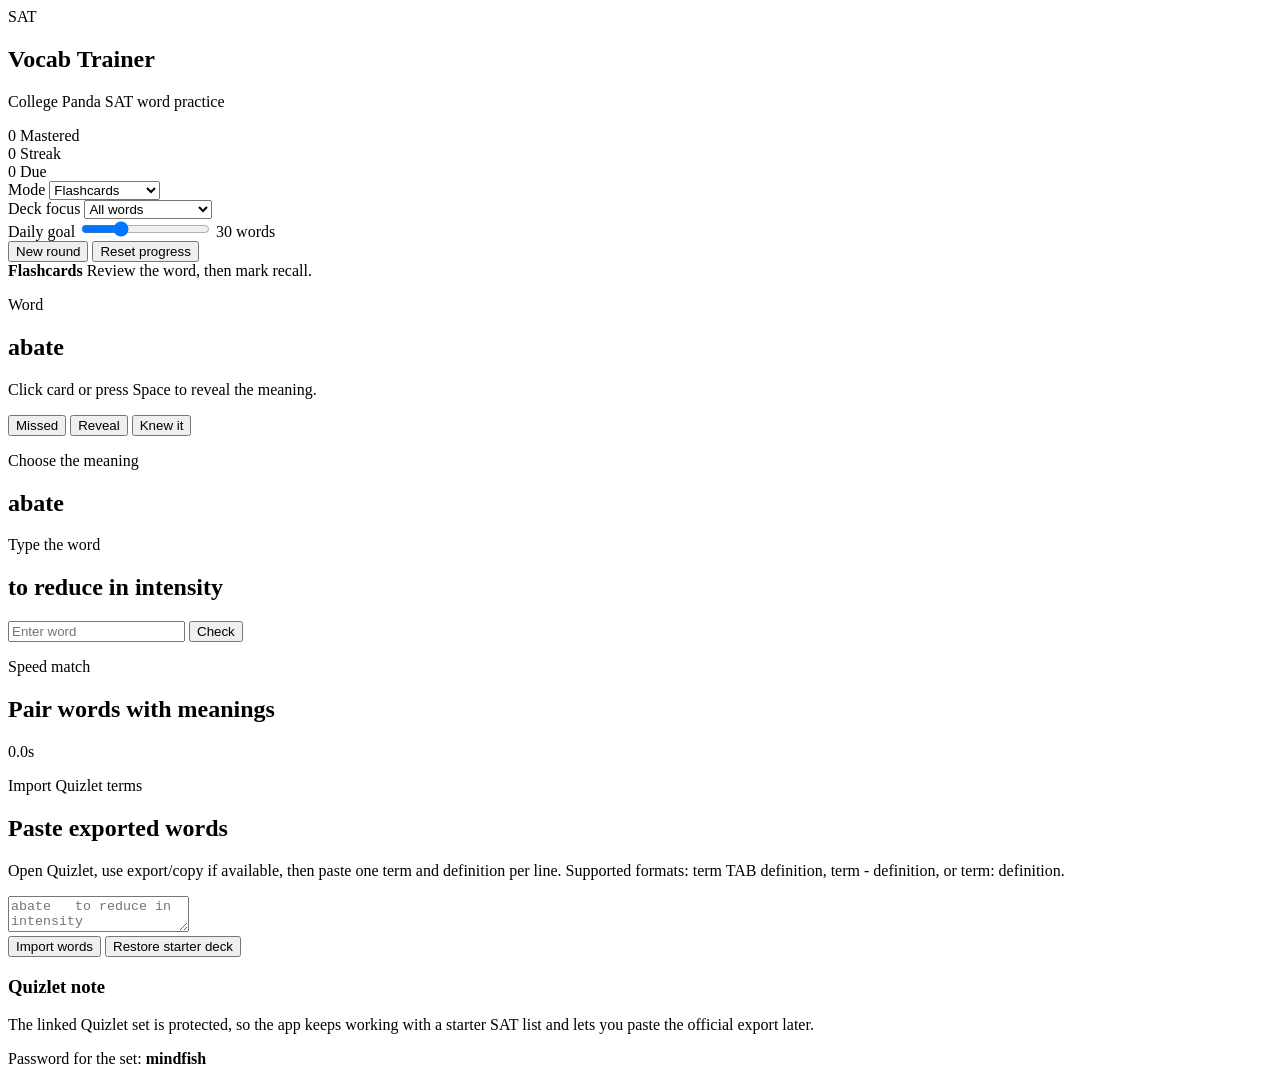
==== sat-vocab/index.html @ c464b761 "Add SAT vocab trainer index" ====
<!doctype html>
<html lang="en">
  <head>
    <meta charset="utf-8" />
    <meta name="viewport" content="width=device-width, initial-scale=1" />
    <meta name="apple-mobile-web-app-capable" content="yes" />
    <meta name="apple-mobile-web-app-title" content="SAT Vocab" />
    <meta name="apple-mobile-web-app-status-bar-style" content="default" />
    <meta name="theme-color" content="#2557a7" />
    <title>Eashan SAT Vocab Trainer</title>
    <link rel="stylesheet" href="./styles.css" />
  </head>
  <body>
    <main class="app-shell">
      <aside class="sidebar" aria-label="Study controls">
        <div class="brand">
          <div class="brand-mark" aria-hidden="true">SAT</div>
          <div>
            <h1>Vocab Trainer</h1>
            <p>College Panda SAT word practice</p>
          </div>
        </div>

        <section class="stats-grid" aria-label="Progress">
          <div>
            <span id="masteredCount">0</span>
            <label>Mastered</label>
          </div>
          <div>
            <span id="streakCount">0</span>
            <label>Streak</label>
          </div>
          <div>
            <span id="dueCount">0</span>
            <label>Due</label>
          </div>
        </section>

        <div class="controls">
          <label for="modeSelect">Mode</label>
          <select id="modeSelect">
            <option value="flash">Flashcards</option>
            <option value="quiz">Multiple choice</option>
            <option value="type">Type answer</option>
            <option value="match">Speed match</option>
            <option value="import">Import words</option>
          </select>
        </div>

        <div class="controls">
          <label for="deckFilter">Deck focus</label>
          <select id="deckFilter">
            <option value="all">All words</option>
            <option value="due">Due / weak words</option>
            <option value="new">New words</option>
            <option value="mastered">Mastered review</option>
          </select>
        </div>

        <div class="controls">
          <label for="dailyGoal">Daily goal</label>
          <input id="dailyGoal" type="range" min="10" max="80" value="30" step="5" />
          <output id="dailyGoalOut">30 words</output>
        </div>

        <div class="action-row">
          <button id="resetSessionBtn" type="button">New round</button>
          <button id="resetProgressBtn" type="button">Reset progress</button>
        </div>
      </aside>

      <section class="stage" aria-live="polite">
        <div class="progress-strip">
          <div>
            <strong id="sessionTitle">Flashcards</strong>
            <span id="sessionMeta">Review the word, then mark recall.</span>
          </div>
          <div class="meter" aria-label="Daily progress">
            <div id="goalMeter"></div>
          </div>
        </div>

        <section id="flashView" class="mode-panel">
          <div class="word-card" id="flashCard" tabindex="0" role="button" aria-label="Flip flashcard">
            <div class="card-face">
              <p class="eyebrow" id="flashTag">Word</p>
              <h2 id="flashWord">abate</h2>
              <p id="flashHint">Click card or press Space to reveal the meaning.</p>
            </div>
          </div>
          <div class="answer-row">
            <button id="forgotBtn" type="button">Missed</button>
            <button id="flipBtn" type="button">Reveal</button>
            <button id="knewBtn" type="button">Knew it</button>
          </div>
        </section>

        <section id="quizView" class="mode-panel hidden">
          <div class="prompt-line">
            <p class="eyebrow">Choose the meaning</p>
            <h2 id="quizWord">abate</h2>
          </div>
          <div id="quizChoices" class="choice-grid"></div>
          <p id="quizFeedback" class="feedback"></p>
        </section>

        <section id="typeView" class="mode-panel hidden">
          <div class="prompt-line">
            <p class="eyebrow">Type the word</p>
            <h2 id="typeDefinition">to reduce in intensity</h2>
          </div>
          <form id="typeForm" class="type-form">
            <input id="typeInput" autocomplete="off" spellcheck="false" placeholder="Enter word" />
            <button type="submit">Check</button>
          </form>
          <p id="typeFeedback" class="feedback"></p>
        </section>

        <section id="matchView" class="mode-panel hidden">
          <div class="match-head">
            <div>
              <p class="eyebrow">Speed match</p>
              <h2>Pair words with meanings</h2>
            </div>
            <div class="timer"><span id="matchTimer">0.0</span>s</div>
          </div>
          <div id="matchBoard" class="match-board"></div>
          <p id="matchFeedback" class="feedback"></p>
        </section>

        <section id="importView" class="mode-panel hidden">
          <div class="import-layout">
            <div>
              <p class="eyebrow">Import Quizlet terms</p>
              <h2>Paste exported words</h2>
              <p class="body-copy">
                Open Quizlet, use export/copy if available, then paste one term and definition per line. Supported formats:
                term TAB definition, term - definition, or term: definition.
              </p>
              <textarea id="importText" placeholder="abate	to reduce in intensity&#10;aberration - a departure from what is normal&#10;abstain: to choose not to do something"></textarea>
              <div class="answer-row">
                <button id="importBtn" type="button">Import words</button>
                <button id="restoreStarterBtn" type="button">Restore starter deck</button>
              </div>
            </div>
            <div class="import-note">
              <h3>Quizlet note</h3>
              <p>
                The linked Quizlet set is protected, so the app keeps working with a starter SAT list and lets you paste the official export later.
              </p>
              <p>
                Password for the set: <strong>mindfish</strong>
              </p>
            </div>
          </div>
        </section>
      </section>
    </main>

    <script src="./vocab-data.js"></script>
    <script src="./app.js"></script>
  </body>
</html>
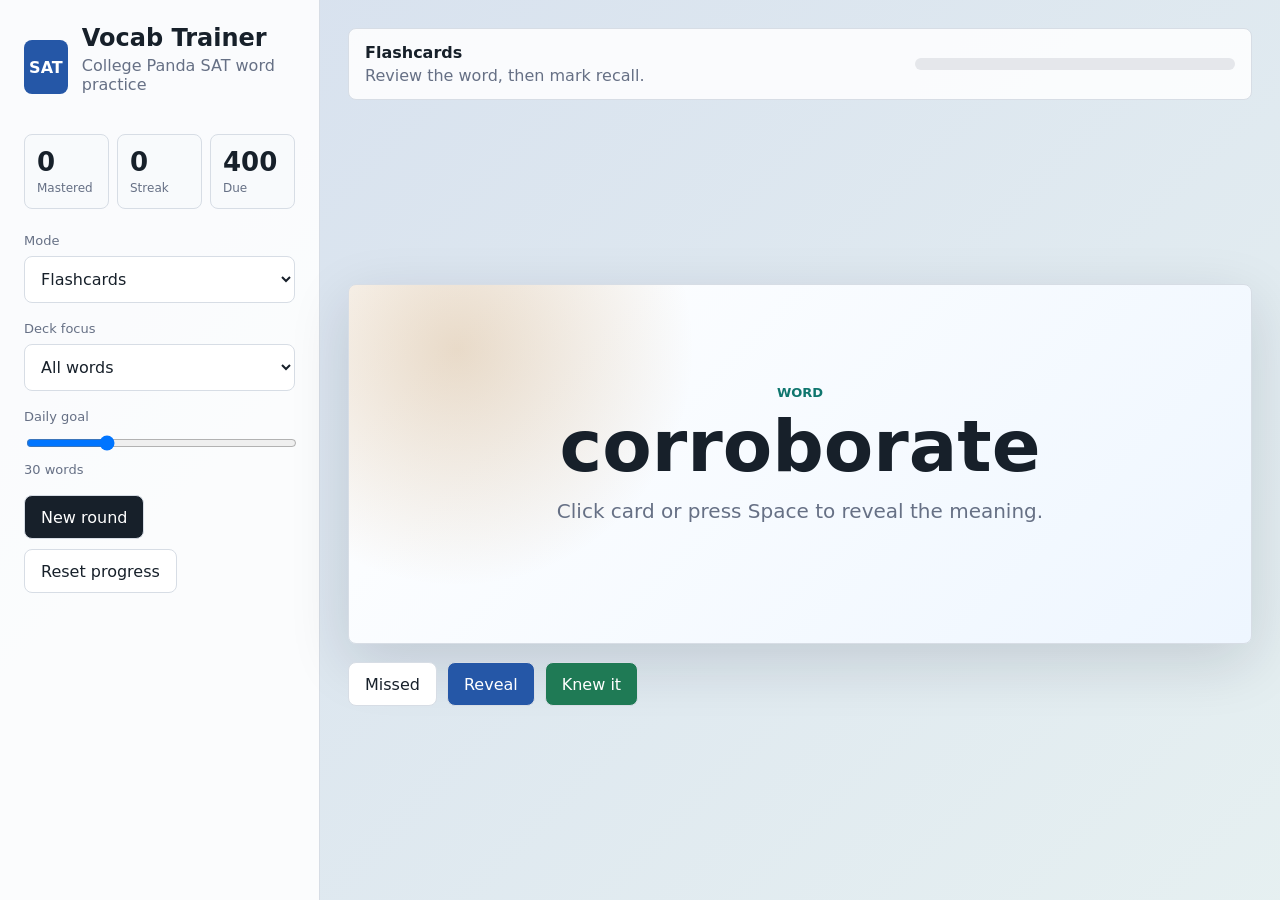
==== commit 766a8406: "Show Gatsby examples in SAT vocab trainer" ====
--- a/sat-vocab/index.html
+++ b/sat-vocab/index.html
@@ -86,6 +86,7 @@
               <p class="eyebrow" id="flashTag">Word</p>
               <h2 id="flashWord">abate</h2>
               <p id="flashHint">Click card or press Space to reveal the meaning.</p>
+              <p class="example-line" id="flashExample"></p>
             </div>
           </div>
           <div class="answer-row">
@@ -102,6 +103,7 @@
           </div>
           <div id="quizChoices" class="choice-grid"></div>
           <p id="quizFeedback" class="feedback"></p>
+          <p id="quizExample" class="example-line"></p>
         </section>
 
         <section id="typeView" class="mode-panel hidden">
@@ -114,6 +116,7 @@
             <button type="submit">Check</button>
           </form>
           <p id="typeFeedback" class="feedback"></p>
+          <p id="typeExample" class="example-line"></p>
         </section>
 
         <section id="matchView" class="mode-panel hidden">
--- a/sat-vocab/styles.css
+++ b/sat-vocab/styles.css
@@ -0,0 +1,485 @@
+:root {
+  color-scheme: light;
+  --ink: #17202a;
+  --muted: #667085;
+  --line: #d7dde5;
+  --paper: #f8fafc;
+  --white: #ffffff;
+  --blue: #2557a7;
+  --green: #1f7a55;
+  --red: #b42318;
+  --gold: #a15c07;
+  --teal: #0f766e;
+  --shadow: 0 18px 60px rgba(15, 23, 42, 0.14);
+}
+
+* {
+  box-sizing: border-box;
+}
+
+body {
+  margin: 0;
+  min-height: 100vh;
+  background:
+    linear-gradient(135deg, rgba(37, 87, 167, 0.16), rgba(15, 118, 110, 0.08)),
+    var(--paper);
+  color: var(--ink);
+  font-family: Inter, ui-sans-serif, system-ui, -apple-system, BlinkMacSystemFont, "Segoe UI", sans-serif;
+  -webkit-tap-highlight-color: transparent;
+}
+
+button,
+input,
+select,
+textarea {
+  font: inherit;
+}
+
+button,
+select,
+input,
+textarea {
+  border: 1px solid var(--line);
+}
+
+button {
+  min-height: 44px;
+  border-radius: 8px;
+  background: var(--ink);
+  color: var(--white);
+  cursor: pointer;
+  padding: 0 16px;
+  touch-action: manipulation;
+}
+
+button:hover {
+  filter: brightness(1.06);
+}
+
+button.secondary,
+#resetProgressBtn,
+#forgotBtn {
+  background: var(--white);
+  color: var(--ink);
+}
+
+#knewBtn,
+#importBtn {
+  background: var(--green);
+}
+
+#flipBtn {
+  background: var(--blue);
+}
+
+.app-shell {
+  display: grid;
+  grid-template-columns: 320px minmax(0, 1fr);
+  min-height: 100vh;
+}
+
+.sidebar {
+  background: rgba(255, 255, 255, 0.88);
+  border-right: 1px solid var(--line);
+  padding: 24px;
+}
+
+.brand {
+  display: flex;
+  gap: 14px;
+  align-items: center;
+  margin-bottom: 24px;
+}
+
+.brand-mark {
+  display: grid;
+  place-items: center;
+  width: 54px;
+  height: 54px;
+  border-radius: 8px;
+  background: var(--blue);
+  color: var(--white);
+  font-weight: 800;
+}
+
+h1,
+h2,
+h3,
+p {
+  margin-top: 0;
+}
+
+h1 {
+  margin-bottom: 4px;
+  font-size: 24px;
+}
+
+h2 {
+  font-size: clamp(34px, 7vw, 72px);
+  line-height: 1.02;
+  margin-bottom: 16px;
+}
+
+h3 {
+  font-size: 18px;
+}
+
+.brand p,
+.body-copy,
+.feedback,
+.prompt-line p,
+.import-note p {
+  color: var(--muted);
+}
+
+.stats-grid {
+  display: grid;
+  grid-template-columns: repeat(3, 1fr);
+  gap: 8px;
+  margin-bottom: 24px;
+}
+
+.stats-grid div {
+  background: var(--paper);
+  border: 1px solid var(--line);
+  border-radius: 8px;
+  padding: 12px;
+}
+
+.stats-grid span {
+  display: block;
+  font-size: 26px;
+  font-weight: 800;
+}
+
+.stats-grid label {
+  color: var(--muted);
+  font-size: 12px;
+}
+
+.controls {
+  display: grid;
+  gap: 8px;
+  margin-bottom: 18px;
+}
+
+.controls label {
+  color: var(--muted);
+  font-size: 13px;
+}
+
+select,
+input,
+textarea {
+  width: 100%;
+  border-radius: 8px;
+  background: var(--white);
+  color: var(--ink);
+  padding: 12px;
+}
+
+input[type="range"] {
+  padding: 0;
+}
+
+output {
+  color: var(--muted);
+  font-size: 13px;
+}
+
+.action-row,
+.answer-row {
+  display: flex;
+  gap: 10px;
+  flex-wrap: wrap;
+}
+
+.stage {
+  padding: 28px;
+  display: grid;
+  grid-template-rows: auto 1fr;
+  gap: 18px;
+}
+
+.progress-strip {
+  display: flex;
+  justify-content: space-between;
+  gap: 18px;
+  align-items: center;
+  background: rgba(255, 255, 255, 0.86);
+  border: 1px solid var(--line);
+  border-radius: 8px;
+  padding: 14px 16px;
+}
+
+.progress-strip span {
+  color: var(--muted);
+  display: block;
+  margin-top: 4px;
+}
+
+.meter {
+  width: min(320px, 38vw);
+  height: 12px;
+  overflow: hidden;
+  background: #e5e7eb;
+  border-radius: 999px;
+}
+
+#goalMeter {
+  width: 0%;
+  height: 100%;
+  background: linear-gradient(90deg, var(--green), var(--teal));
+}
+
+.mode-panel {
+  min-height: 560px;
+  display: grid;
+  align-content: center;
+  gap: 18px;
+}
+
+.hidden {
+  display: none;
+}
+
+.word-card {
+  min-height: 360px;
+  display: grid;
+  place-items: center;
+  border-radius: 8px;
+  background:
+    radial-gradient(circle at 12% 18%, rgba(161, 92, 7, 0.22), transparent 28%),
+    linear-gradient(135deg, #ffffff, #eef6ff);
+  box-shadow: var(--shadow);
+  border: 1px solid var(--line);
+  padding: 30px;
+  cursor: pointer;
+}
+
+.card-face {
+  text-align: center;
+  max-width: 760px;
+}
+
+.eyebrow {
+  color: var(--teal);
+  font-size: 13px;
+  font-weight: 800;
+  margin-bottom: 10px;
+  text-transform: uppercase;
+}
+
+#flashHint {
+  font-size: 20px;
+  color: var(--muted);
+}
+
+.prompt-line {
+  background: var(--white);
+  border: 1px solid var(--line);
+  border-radius: 8px;
+  padding: 24px;
+}
+
+.choice-grid {
+  display: grid;
+  grid-template-columns: repeat(2, minmax(0, 1fr));
+  gap: 12px;
+}
+
+.choice-grid button,
+.match-item {
+  min-height: 86px;
+  background: var(--white);
+  color: var(--ink);
+  text-align: left;
+  border-radius: 8px;
+  padding: 16px;
+}
+
+.choice-grid button.correct,
+.match-item.correct {
+  border-color: var(--green);
+  background: #eaf8f1;
+}
+
+.choice-grid button.wrong,
+.match-item.wrong {
+  border-color: var(--red);
+  background: #fff1f0;
+}
+
+.feedback {
+  min-height: 28px;
+  font-weight: 700;
+}
+
+.feedback.good {
+  color: var(--green);
+}
+
+.feedback.bad {
+  color: var(--red);
+}
+
+.type-form {
+  display: grid;
+  grid-template-columns: minmax(0, 1fr) auto;
+  gap: 10px;
+}
+
+.type-form input {
+  min-height: 56px;
+  font-size: 22px;
+}
+
+.match-head {
+  display: flex;
+  justify-content: space-between;
+  align-items: end;
+  gap: 18px;
+}
+
+.timer {
+  min-width: 104px;
+  text-align: center;
+  background: var(--ink);
+  color: var(--white);
+  border-radius: 8px;
+  padding: 12px;
+  font-size: 22px;
+  font-weight: 800;
+}
+
+.match-board {
+  display: grid;
+  grid-template-columns: repeat(2, minmax(0, 1fr));
+  gap: 12px;
+}
+
+.match-item.selected {
+  border-color: var(--blue);
+  box-shadow: 0 0 0 3px rgba(37, 87, 167, 0.16);
+}
+
+.import-layout {
+  display: grid;
+  grid-template-columns: minmax(0, 1.5fr) minmax(260px, 0.5fr);
+  gap: 18px;
+}
+
+textarea {
+  min-height: 260px;
+  resize: vertical;
+}
+
+.import-note {
+  align-self: start;
+  background: var(--white);
+  border: 1px solid var(--line);
+  border-radius: 8px;
+  padding: 18px;
+}
+
+@media (max-width: 860px) {
+  .app-shell {
+    grid-template-columns: 1fr;
+  }
+
+  .sidebar {
+    border-right: 0;
+    border-bottom: 1px solid var(--line);
+    padding: 16px;
+  }
+
+  .brand {
+    margin-bottom: 14px;
+  }
+
+  .brand-mark {
+    width: 46px;
+    height: 46px;
+  }
+
+  h1 {
+    font-size: 21px;
+  }
+
+  h2 {
+    font-size: clamp(34px, 13vw, 54px);
+  }
+
+  .stage {
+    padding: 14px;
+  }
+
+  .stats-grid {
+    margin-bottom: 14px;
+  }
+
+  .controls {
+    margin-bottom: 12px;
+  }
+
+  button,
+  select,
+  input,
+  textarea {
+    font-size: 16px;
+  }
+
+  .progress-strip,
+  .match-head,
+  .import-layout {
+    display: grid;
+  }
+
+  .meter {
+    width: 100%;
+  }
+
+  .choice-grid,
+  .match-board,
+  .type-form {
+    grid-template-columns: 1fr;
+  }
+
+  .mode-panel {
+    min-height: 390px;
+  }
+
+  .word-card {
+    min-height: 270px;
+    padding: 18px;
+  }
+
+  #flashHint {
+    font-size: 17px;
+  }
+
+  .choice-grid button,
+  .match-item {
+    min-height: 76px;
+  }
+}
+
+@media (max-width: 430px) {
+  .stats-grid {
+    grid-template-columns: repeat(3, minmax(0, 1fr));
+  }
+
+  .stats-grid div {
+    padding: 10px 8px;
+  }
+
+  .stats-grid span {
+    font-size: 22px;
+  }
+
+  .action-row,
+  .answer-row {
+    display: grid;
+    grid-template-columns: 1fr;
+  }
+}
